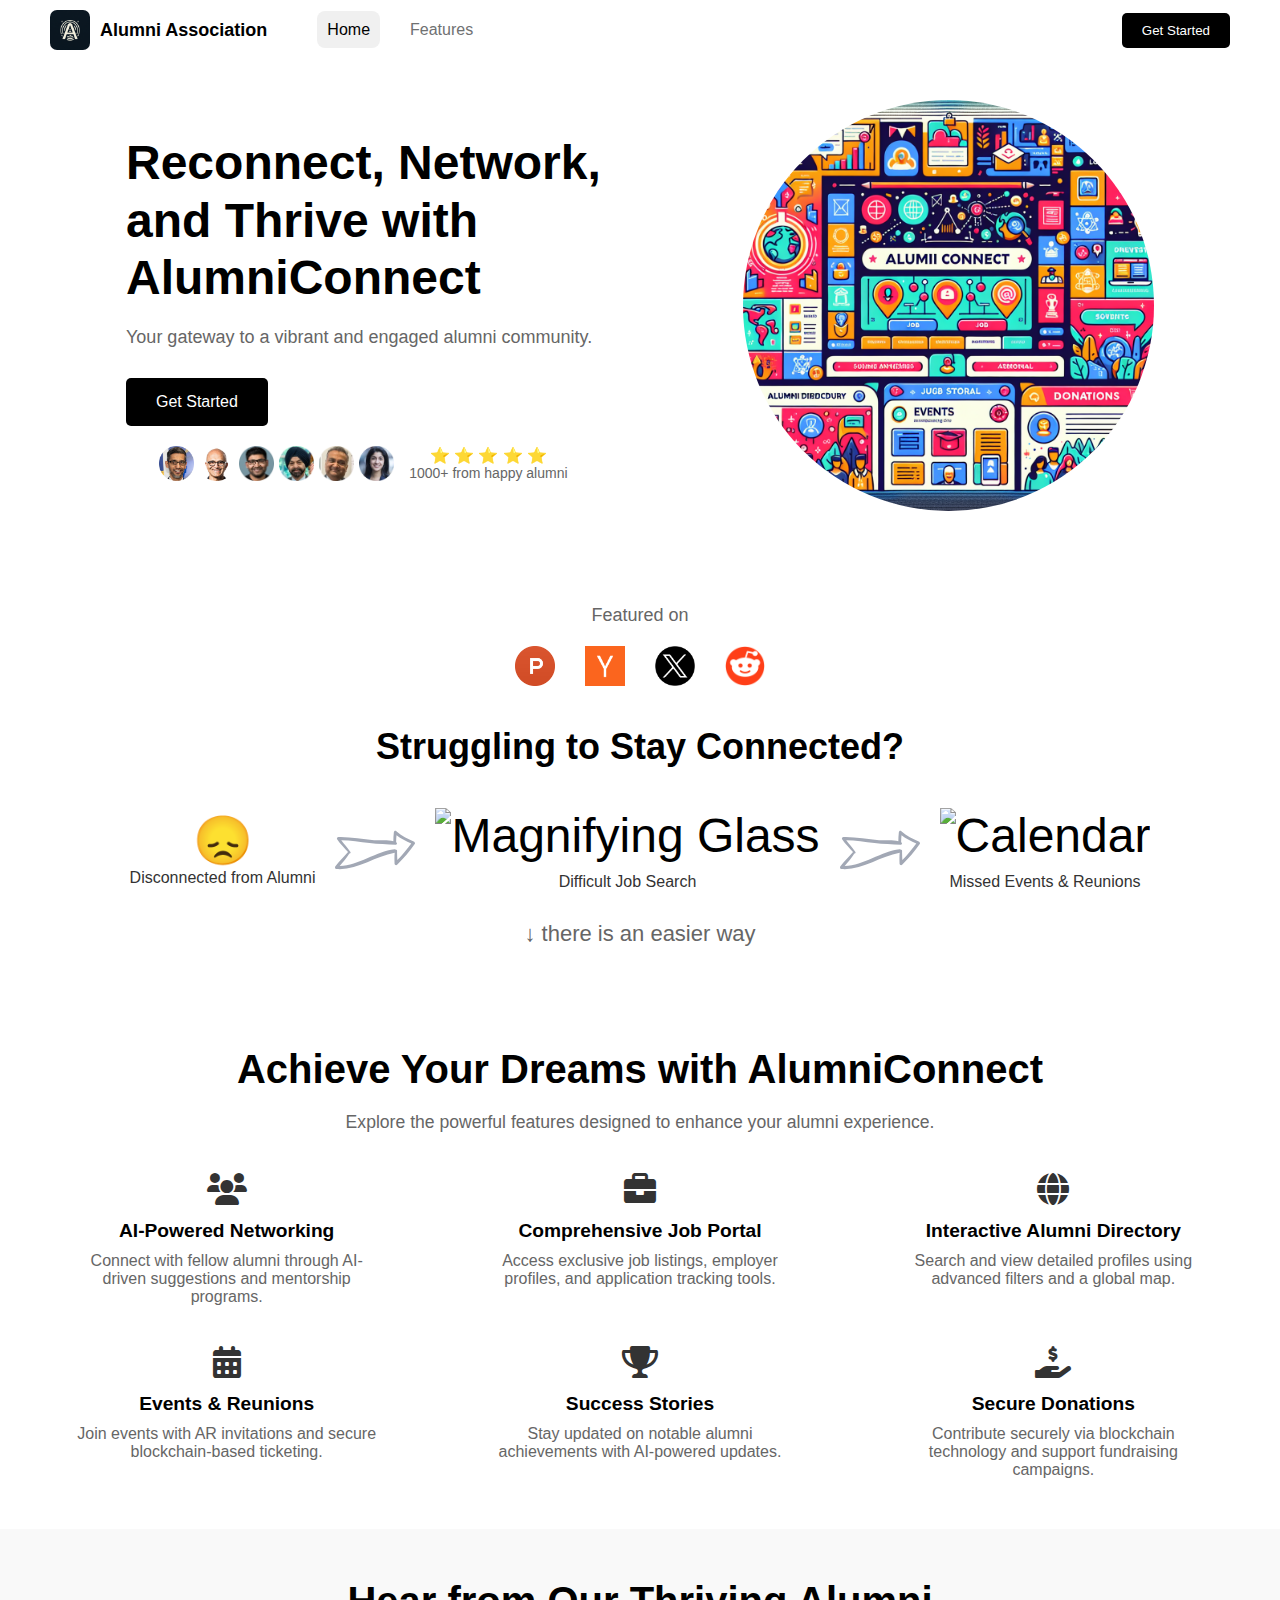
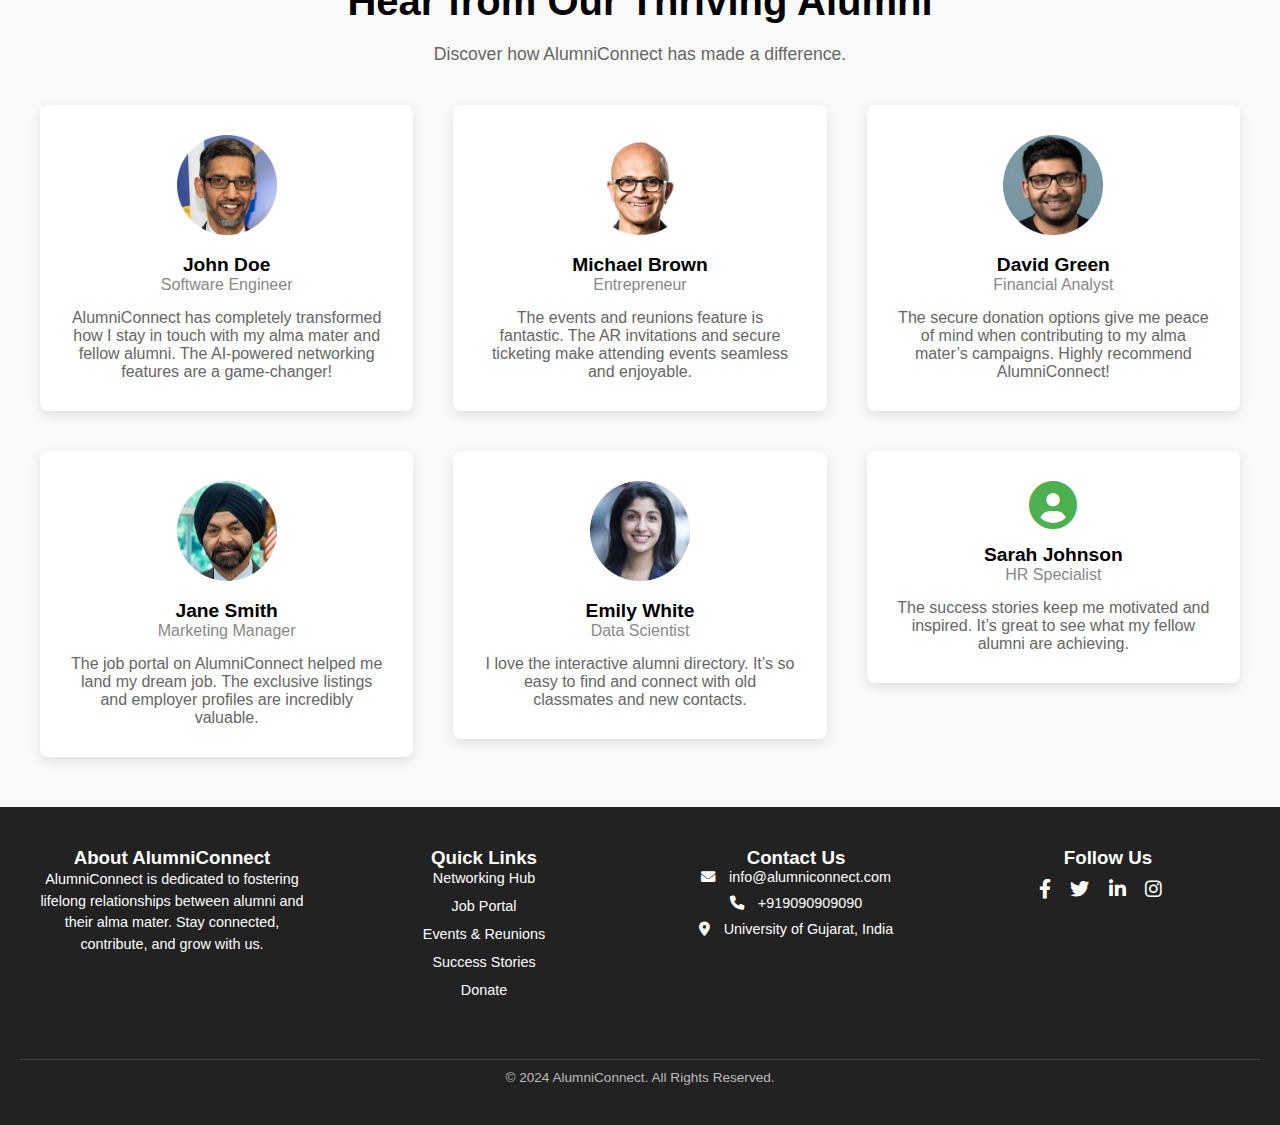
==== index.html @ eef31278 "updating navbar code" ====
<!DOCTYPE html>
<html lang="en">
<head>
    <meta charset="UTF-8">
    <meta name="viewport" content="width=device-width, initial-scale=1.0">
    <link rel="icon" href="/images/Alumni-Association-Logo.png">
    <link rel="stylesheet" href="style/style.css">
    <link rel="stylesheet" href="https://cdnjs.cloudflare.com/ajax/libs/font-awesome/6.0.0-beta3/css/all.min.css">
    <title>Alumni Connect is a Next-Gen Alumni Association Platform </title>
</head>
<body>
    
    <!-- Navbar -->
    <nav class="navbar">
        <div class="nav-container">
           <div class="left-side">
                <div class="logo">
                    <img src="/images/Alumni-Association-Logo.png" alt="logo">
                    <p>Alumni Association</p>
                </div>
                <ul>
                    <li><a href="#" class="active" id="home-link">Home</a></li>             
                    <li><a href="#" id="features-link">Features</a></li>
                </ul>
           </div>
            <div class="menu-toggle">&#9776;</div>
            <a href="#">
                <button class="start-btn">Get Started</button>
            </a>
        </div>
    </nav>

     <!-- Hero Section -->
     <section class="hero">
        <div class="hero-content">
            <h1>Reconnect, Network,<br>and Thrive with<br><span>AlumniConnect</span></h1>
            <p>Your gateway to a vibrant and engaged alumni community.</p>
            <button class="btn-get-started">Get Started</button>
            <div class="rating">
                <img src="images/sunder-pichai.jpg" alt="Rating">
                <img src="images/satya-nadella.jpg" alt="Rating">
                <img src="images/parag-agrawal.jpg" alt="Rating">
                <img src="images/ajay-banga.jpg" alt="Rating">
                <img src="images/nehal-mohan.jpg" alt="Rating">
                <img src="images/anjali-sud.jpg" alt="Rating">
                <div class="rating-star">
                    <span class="stars">⭐ ⭐ ⭐ ⭐ ⭐</span>
                    <span>1000+ from happy alumni</span>
                </div>
            </div>
        </div>
        <div class="hero-image">
            <img src="images/Hero-Section.png" alt="Alumni Connect">
        </div>
    </section>

     <!-- Struggling Section -->
     <section class="struggling">
        <p class="featured-on">Featured on</p>
        <div class="featured-icons">
            <img src="images/p.png" alt="Icon 1">
            <img src="images/Y.png" alt="Icon 2">
            <img src="images/X.png" alt="Icon 3">
            <img src="images/R.png" alt="Icon 4">
        </div>
        <h2>Struggling to Stay Connected?</h2>
        <div class="struggling-icons">
            <div class="struggle-item">
                <span class="emoji">😞</span>
                <p>Disconnected from Alumni</p>
            </div>
            <img src="images/rightArrow.80758eb3.svg" alt="arrow" class="arrow">
            <div class="struggle-item">
                <img src="path/to/magnifying-glass.png" alt="Magnifying Glass">
                <p>Difficult Job Search</p>
            </div>
            <img src="images/rightArrow.80758eb3.svg" alt="arrow" class="arrow">
            <div class="struggle-item">
                <img src="path/to/calendar-icon.png" alt="Calendar">
                <p>Missed Events & Reunions</p>
            </div>
        </div>
        <p class="easier-way">↓ there is an easier way</p>
    </section>

    <section class="features-section">
        <h1>Achieve Your Dreams with AlumniConnect</h1>
        <p class="section-description">Explore the powerful features designed to enhance your alumni experience.</p>
    
        <div class="features-grid">
          <div class="feature-item">
            <div class="icon">
              <i class="fas fa-users fa-2x"></i>
            </div>
            <div class="feature-content">
              <h3>AI-Powered Networking</h3>
              <p>Connect with fellow alumni through AI-driven suggestions and mentorship programs.</p>
            </div>
          </div>
    
          <div class="feature-item">
            <div class="icon">
              <i class="fas fa-briefcase fa-2x"></i>
            </div>
            <div class="feature-content">
              <h3>Comprehensive Job Portal</h3>
              <p>Access exclusive job listings, employer profiles, and application tracking tools.</p>
            </div>
          </div>
    
          <div class="feature-item">
            <div class="icon">
              <i class="fas fa-globe fa-2x"></i>
            </div>
            <div class="feature-content">
              <h3>Interactive Alumni Directory</h3>
              <p>Search and view detailed profiles using advanced filters and a global map.</p>
            </div>
          </div>
    
          <div class="feature-item">
            <div class="icon">
              <i class="fas fa-calendar-alt fa-2x"></i>
            </div>
            <div class="feature-content">
              <h3>Events & Reunions</h3>
              <p>Join events with AR invitations and secure blockchain-based ticketing.</p>
            </div>
          </div>
    
          <div class="feature-item">
            <div class="icon">
              <i class="fas fa-trophy fa-2x"></i>
            </div>
            <div class="feature-content">
              <h3>Success Stories</h3>
              <p>Stay updated on notable alumni achievements with AI-powered updates.</p>
            </div>
          </div>
    
          <div class="feature-item">
            <div class="icon">
              <i class="fas fa-hand-holding-usd fa-2x"></i>
            </div>
            <div class="feature-content">
              <h3>Secure Donations</h3>
              <p>Contribute securely via blockchain technology and support fundraising campaigns.</p>
            </div>
          </div>
        </div>
      </section>

        <!-- Testimonials Section -->
  <section class="testimonials-section">
    <h1>Hear from Our Thriving Alumni</h1>
    <p class="section-description">Discover how AlumniConnect has made a difference.</p>

    <div class="testimonials-grid">
      <div class="testimonial-item">
        <div class="icon">
          <!-- <i class="fas fa-user-circle fa-3x"></i> -->
           <img src="images/sunder-pichai.jpg" alt="#">
        </div>
        <div class="testimonial-content">
          <h3>John Doe</h3>
          <p class="title">Software Engineer</p>
          <p>AlumniConnect has completely transformed how I stay in touch with my alma mater and fellow alumni. The AI-powered networking features are a game-changer!</p>
        </div>
      </div>

      <div class="testimonial-item">
        <div class="icon">
          <!-- <i class="fas fa-user-circle fa-3x"></i> -->
           <img src="images/satya-nadella.jpg" alt="#">
        </div>
        <div class="testimonial-content">
          <h3>Michael Brown</h3>
          <p class="title">Entrepreneur</p>
          <p>The events and reunions feature is fantastic. The AR invitations and secure ticketing make attending events seamless and enjoyable.</p>
        </div>
      </div>

      <div class="testimonial-item">
        <div class="icon">
          <!-- <i class="fas fa-user-circle fa-3x"></i> -->
           <img src="images/parag-agrawal.jpg" alt="#">
        </div>
        <div class="testimonial-content">
          <h3>David Green</h3>
          <p class="title">Financial Analyst</p>
          <p>The secure donation options give me peace of mind when contributing to my alma mater’s campaigns. Highly recommend AlumniConnect!</p>
        </div>
      </div>

      <div class="testimonial-item">
        <div class="icon">
          <!-- <i class="fas fa-user-circle fa-3x"></i> -->
           <img src="images/ajay-banga.jpg" alt="">
        </div>
        <div class="testimonial-content">
          <h3>Jane Smith</h3>
          <p class="title">Marketing Manager</p>
          <p>The job portal on AlumniConnect helped me land my dream job. The exclusive listings and employer profiles are incredibly valuable.</p>
        </div>
      </div>

      <div class="testimonial-item">
        <div class="icon">
          <!-- <i class="fas fa-user-circle fa-3x"></i> -->
           <img src="images/anjali-sud.jpg" alt="#">
        </div>
        <div class="testimonial-content">
          <h3>Emily White</h3>
          <p class="title">Data Scientist</p>
          <p>I love the interactive alumni directory. It’s so easy to find and connect with old classmates and new contacts.</p>
        </div>
      </div>

      <div class="testimonial-item">
        <div class="icon">
          <i class="fas fa-user-circle fa-3x"></i>
        </div>
        <div class="testimonial-content">
          <h3>Sarah Johnson</h3>
          <p class="title">HR Specialist</p>
          <p>The success stories keep me motivated and inspired. It’s great to see what my fellow alumni are achieving.</p>
        </div>
      </div>
    </div>
  </section>

  <footer class="footer">
    <div class="footer-container">
      <!-- About Section -->
      <div class="footer-about">
        <h3>About AlumniConnect</h3>
        <p>AlumniConnect is dedicated to fostering lifelong relationships between alumni and their alma mater. Stay connected, contribute, and grow with us.</p>
      </div>
  
      <!-- Quick Links Section -->
      <div class="footer-links">
        <h3>Quick Links</h3>
        <ul>
          <li><a href="#networking">Networking Hub</a></li>
          <li><a href="#job-portal">Job Portal</a></li>
          <li><a href="#events">Events & Reunions</a></li>
          <li><a href="#success-stories">Success Stories</a></li>
          <li><a href="#donations">Donate</a></li>
        </ul>
      </div>
  
      <!-- Contact Section -->
      <div class="footer-contact">
        <h3>Contact Us</h3>
        <ul>
          <li><i class="fas fa-envelope"></i> info@alumniconnect.com</li>
          <li><i class="fas fa-phone"></i> +919090909090</li>
          <li><i class="fas fa-map-marker-alt"></i> University of Gujarat, India</li>
        </ul>
      </div>
  
      <!-- Social Media Section -->
      <div class="footer-social">
        <h3>Follow Us</h3>
        <div class="social-icons">
          <a href="#"><i class="fab fa-facebook-f"></i></a>
          <a href="#"><i class="fab fa-twitter"></i></a>
          <a href="#"><i class="fab fa-linkedin-in"></i></a>
          <a href="#"><i class="fab fa-instagram"></i></a>
        </div>
      </div>
    </div>
  
    <div class="footer-bottom">
      <p>&copy; 2024 AlumniConnect. All Rights Reserved.</p>
    </div>
  </footer>
  

    <script src="script/script.js"></script>
</body>
</html>
---- style/style.css ----
* {
    margin: 0;
    padding: 0;
    box-sizing: border-box;
}

body {
    font-family: Arial, Helvetica, sans-serif;
    padding-top: 60px; 
}

nav {
    position: fixed;
    top: 0;
    width: 100%;
    background-color: #fff;
    z-index: 1000;
}

.navbar .nav-container {
    display: flex;
    justify-content: space-between;
    align-items: center;
    padding: 10px;
    max-width: 1200px;
    margin: 0 auto;
}
.nav-container .left-side {
    display: flex;
    justify-content: space-between;
    align-items: center;
}

.logo {
    display: flex;
    align-items: center;
}

.logo img {
    height: 40px;
    width: 40px;
    border-radius: 7px;
}

.logo p {
    margin-left: 10px;
    font-size: 18px;
    font-weight: bold;
}

.navbar ul {
    margin-left: 50px;
    display: flex;
    list-style: none;
    gap: 20px;
}

.navbar ul li a {
    text-decoration: none;
    color: #6f7172;
    padding: 10px;
    transition: all 0.3s ease;
}

.navbar ul li a.active {
    background-color: #f0f0f0;
    /* border: 2px solid #6f7172; */
    border-radius: 8px;
    color: #000;
}

.navbar ul li a:hover {
    background-color: #f0f0f0;
    /* border: 2px solid #6f7172; */
    border-radius: 8px;
    color: #000;
}

.start-btn {
    padding: 10px 20px;
    background-color: #000;
    color: #fff;
    border: none;
    border-radius: 5px;
    cursor: pointer;
    transition: all 0.3s ease;
}

.start-btn:hover {
    background-color: #333;
}

.menu-toggle {
    display: none;
    font-size: 30px;
    cursor: pointer;
    margin-left: auto;
}

@media (max-width: 768px) {
    .navbar ul,
    .start-btn {
        display: none;
        flex-direction: column;
        width: 100%;
        background-color: #fff;
        position: absolute;
        top: 60px;
        left: 0;
        padding: 10px 0;
    }

    .navbar ul.active {
        display: flex;
        background-color: #d6cfcf;
    }
    .start-btn.active {
        display: flex;
    }

    .navbar ul li {
        text-align: center;
        width: 100%;
        padding: 10px;
    }

    .menu-toggle {
        display: block;
    }

    .nav-container {
        justify-content: space-between;
    }

    .start-btn {
        margin: 10px auto;
    }
}


/* Hero Section */
.hero {
    display: flex;
    justify-content: space-between;
    align-items: center;
    flex-wrap: wrap;
    padding: 30px;
    width: 85%;
    margin: 10px auto;
}

.hero-content {
    max-width: 50%;
}

.hero h1 {
    font-size: 48px;
    font-weight: bold;
    line-height: 1.2;
    margin-bottom: 20px;
}

.hero h1 span {
    color: #000;
}

.hero p {
    font-size: 18px;
    margin-bottom: 30px;
    color: #666;
}

.btn-get-started {
    background-color: #000;
    color: #fff;
    padding: 15px 30px;
    border: none;
    cursor: pointer;
    font-size: 16px;
    border-radius: 5px;
    margin-bottom: 20px;
}

.btn-get-started:hover {
    background-color: #333;
}

.rating {
    display: flex;
    justify-content: center;
    flex-wrap: wrap;
    align-items: center;
}

.rating img {
    width: 35px;
    height: 35px;
    margin-right: 5px;
}

.rating-star {
    display: flex;
    justify-content: center;
    align-items: center;
    flex-wrap: wrap;
    flex-direction: column;
}
.rating span {
    margin-left: 10px;
    font-size: 14px;
    color: #666;
}
.rating .stars {
    font-size: 16px;
    /* color: #f7dc48; */
}
.hero-image {
    max-width: 40%;
}

.hero-image img {
    width: 100%;
    border-radius: 50%;
}

@media (max-width:1100px) {
    .hero {
        width: 100%;
    }
}


/* Struggling Section */
.struggling {
    text-align: center;
    padding: 50px;
    background-color: #fff;
}

.featured-on {
    font-size: 18px;
    color: #666;
    margin-bottom: 20px;
}

.featured-icons {
    display: flex;
    justify-content: center;
    margin-bottom: 40px;
}

.featured-icons img {
    margin: 0 15px;
    width: 40px;
    height: 40px;
}

.struggling h2 {
    font-size: 36px;
    font-weight: bold;
    margin-bottom: 40px;
}

.struggling-icons {
    display: flex;
    justify-content: center;
    align-items: center;
    margin-bottom: 30px;
    flex-wrap: wrap;
}
.struggling-icons .arrow {
    height: 80px;
    width: 80px;
}
@media (max-width:420px) {
    .struggling-icons .arrow {
        transform: rotate(90deg);
    }
}
.struggle-item {
    margin: 0 20px;
    text-align: center;
}

.struggle-item img,
.struggle-item .emoji {
    font-size: 48px;
    margin-bottom: 10px;
}

.struggle-item p {
    font-size: 16px;
    color: #333;
}

.easier-way {
    font-size: 22px;
    color: #666;
    margin-top: 30px;
}


/* How AlumniConnect Works Section */
.how-it-works {
    text-align: center;
    padding: 50px;
    background-color: #fff;
}

.how-it-works h2 {
    font-size: 44px;
    font-weight: bold;
    margin-bottom: 40px;
}

.steps {
    display: flex;
    flex-direction: column;
    align-items: flex-start;
    max-width: 600px;
    margin: 0 auto;
}

.step {
    display: flex;
    align-items: center;
    width: 95%;
    margin: 10px auto;
}

.step-number {
    width: 50px;
    height: 50px;
    background-color: #f0f0f0;
    border-radius: 50%;
    display: flex;
    align-items: center;
    justify-content: center;
    font-size: 24px;
    font-weight: bold;
    color: #333;
    margin-right: 20px;
}

.step-content {
    text-align: left;
}

.step-content h3 {
    font-size: 18px;
    font-weight: bold;
    margin-bottom: 5px;
}

.step-content p {
    font-size: 14px;
    color: #666;
}

/* Features Sections */
.features-section {
    text-align: center;
    padding: 50px 20px;
    background-color: #fff;
  }
  
  .features-section h1 {
    font-size: 2.5rem;
    font-weight: bold;
    color: #000;
    margin-bottom: 20px;
  }
  
  .section-description {
    font-size: 1.1rem;
    color: #666;
    margin-bottom: 40px;
  }
  
  .features-grid {
    display: grid;
    grid-template-columns: repeat(3, 1fr);
    gap: 40px;
    justify-items: center;
    align-items: start;
    margin: 0 auto;
    max-width: 1200px;
  }
  
  .feature-item {
    display: flex;
    flex-direction: column;
    align-items: center;
    text-align: center;
    max-width: 300px;
  }
  
  .feature-item .icon {
    margin-bottom: 15px;
  }
  
  .feature-item .icon i {
    color: #333;
  }
  
  .feature-content h3 {
    font-size: 1.2rem;
    font-weight: bold;
    color: #000;
  }
  
  .feature-content p {
    font-size: 1rem;
    color: #666;
    margin-top: 10px;
  }
  
 
  @media (max-width: 1024px) {
    .features-grid {
      grid-template-columns: repeat(2, 1fr);
    }
  }
  
  @media (max-width: 768px) {
    .features-grid {
      grid-template-columns: 1fr;
    }
  
    .features-section h1, .section-description {
      font-size: 1.5rem;
    }
  }

  .testimonials-section {
    text-align: center;
    padding: 50px 20px;
    background-color: #f9f9f9;
  }
  
  .testimonials-section h1 {
    font-size: 2.5rem;
    font-weight: bold;
    color: #000;
    margin-bottom: 20px;
  }
  
  .section-description {
    font-size: 1.1rem;
    color: #666;
    margin-bottom: 40px;
  }
  
  .testimonials-grid {
    display: grid;
    grid-template-columns: repeat(3, 1fr);
    gap: 40px;
    justify-items: center;
    align-items: start;
    margin: 0 auto;
    max-width: 1200px;
  }
  
  .testimonial-item {
    background-color: #fff;
    padding: 30px;
    border-radius: 8px;
    box-shadow: 0 4px 12px rgba(0, 0, 0, 0.1);
    transition: box-shadow 0.3s ease;
  }
  
  .testimonial-item:hover {
    box-shadow: 0 6px 18px rgba(0, 0, 0, 0.15);
  }
  
  .testimonial-item .icon {
    margin-bottom: 15px;
  }
  .testimonial-item .icon img {
    height: 100px;
    width: 100px;
  }
  
  .testimonial-item .icon i {
    color: #4CAF50;
  }
  
  .testimonial-content h3 {
    font-size: 1.2rem;
    font-weight: bold;
    color: #000;
  }
  
  .testimonial-content .title {
    font-size: 1rem;
    font-weight: normal;
    color: #888;
    margin-bottom: 15px;
  }
  
  .testimonial-content p {
    font-size: 1rem;
    color: #666;
  }
  
  @media (max-width: 1024px) {
    .testimonials-grid {
      grid-template-columns: repeat(2, 1fr);
    }
  }
  
  @media (max-width: 768px) {
    .testimonials-grid {
      grid-template-columns: 1fr;
    }
  
    .testimonials-section h1, .section-description {
      font-size: 1.5rem;
    }
  }

  .footer {
    background-color: #222;
    color: #fff;
    padding: 40px 20px;
    text-align: center;
  }
  
  .footer-container {
    display: flex;
    flex-wrap: wrap;
    justify-content: space-between;
    align-items: flex-start;
    max-width: 1200px;
    margin: 0 auto;
  }
  
  .footer-about, .footer-links, .footer-contact, .footer-social {
    flex-basis: 22%;
    margin-bottom: 30px;
  }
  
  .footer-about p {
    font-size: 0.9rem;
    line-height: 1.5;
  }
  
  .footer-links ul, .footer-contact ul {
    list-style: none;
    padding: 0;
  }
  
  .footer-links ul li, .footer-contact ul li {
    margin-bottom: 10px;
  }
  
  .footer-links ul li a {
    color: #fff;
    text-decoration: none;
    font-size: 0.9rem;
  }
  
  .footer-links ul li a:hover {
    text-decoration: underline;
  }
  
  .footer-contact ul li {
    font-size: 0.9rem;
  }
  
  .footer-contact ul li i {
    margin-right: 10px;
  }
  
  .footer-social .social-icons {
    margin-top: 10px;
  }
  
  .footer-social .social-icons a {
    color: #fff;
    margin-right: 15px;
    font-size: 1.2rem;
    transition: color 0.3s;
  }
  
  .footer-social .social-icons a:hover {
    color: #4CAF50;
  }
  
  .footer-bottom {
    margin-top: 20px;
    border-top: 1px solid #444;
    padding-top: 10px;
  }
  
  .footer-bottom p {
    font-size: 0.85rem;
    color: #bbb;
  }
  
  @media (max-width: 1024px) {
    .footer-container {
      flex-direction: column;
      align-items: center;
    }
  
    .footer-about, .footer-links, .footer-contact, .footer-social {
      flex-basis: 100%;
      margin-bottom: 20px;
      text-align: center;
    }
  }
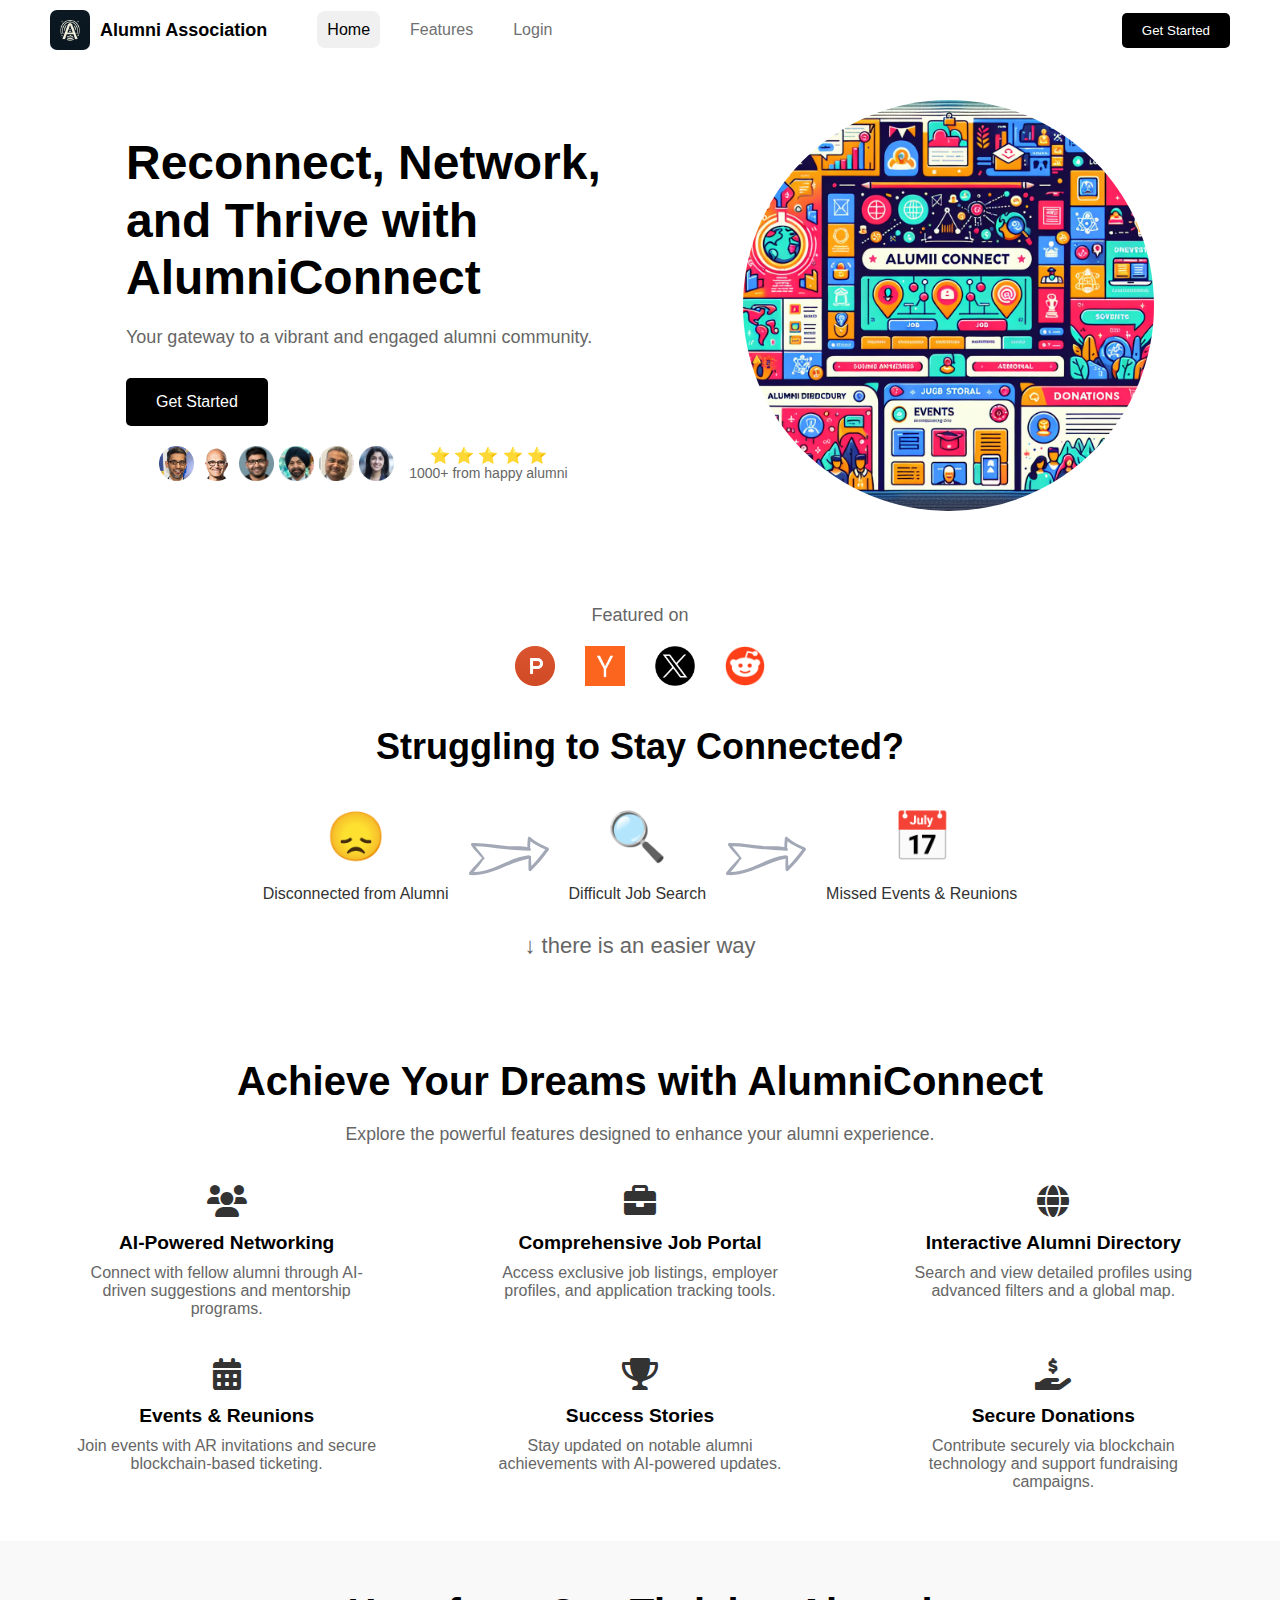
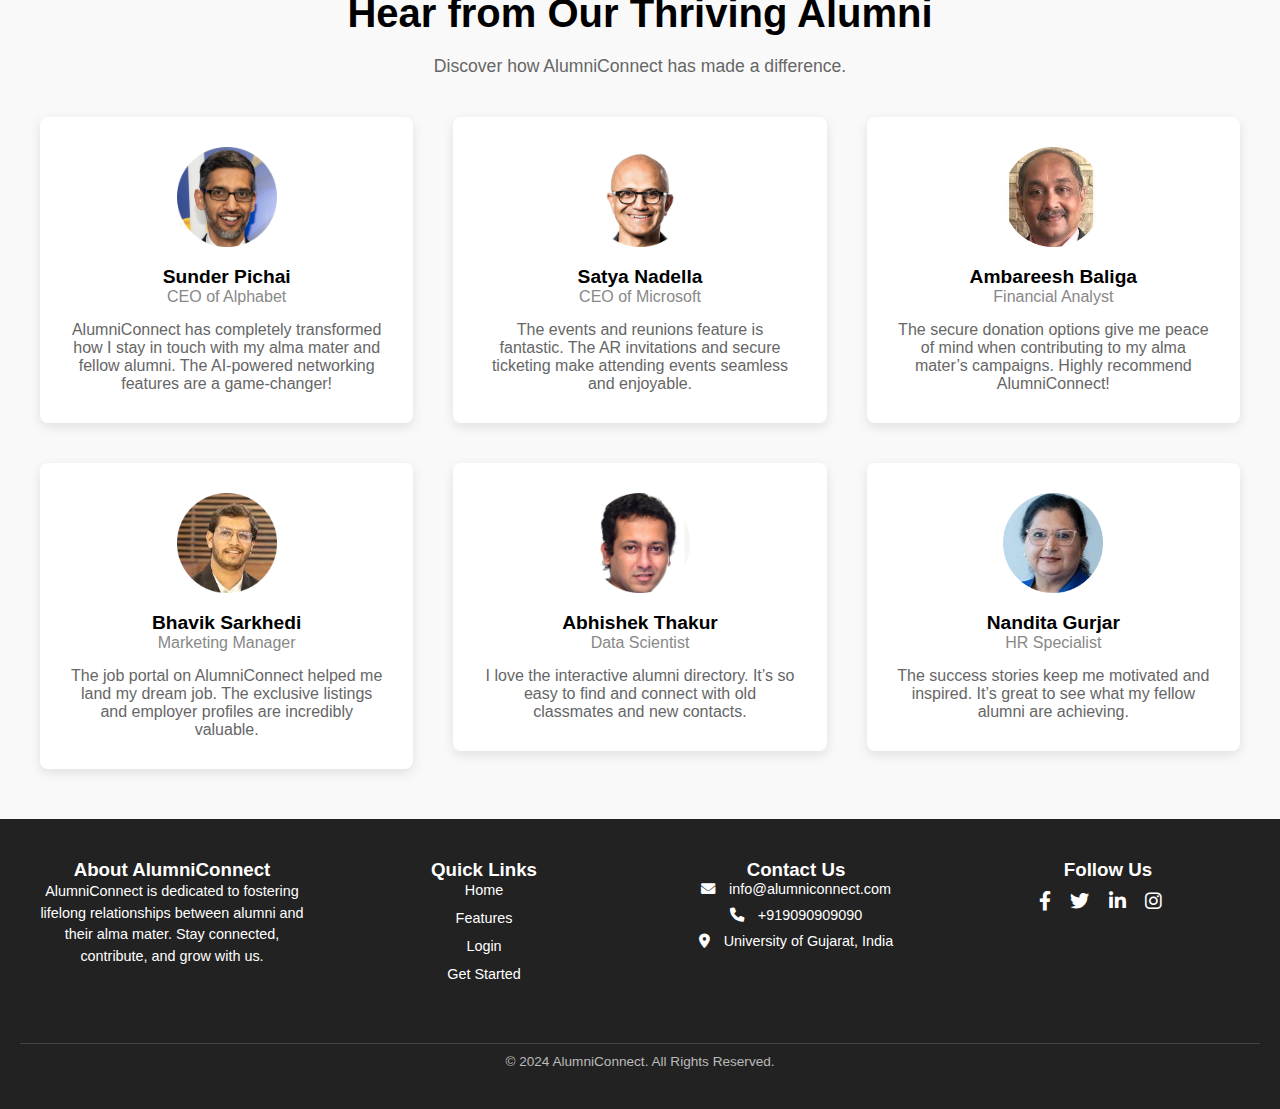
==== commit 2c7724fb: "updating home sections" ====
--- a/index.html
+++ b/index.html
@@ -20,7 +20,9 @@
                 </div>
                 <ul>
                     <li><a href="#" class="active" id="home-link">Home</a></li>             
-                    <li><a href="#" id="features-link">Features</a></li>
+                    <li><a href="#features">Features</a></li>
+                    <!-- <li><a href="#about">About</a></li> -->
+                    <li><a href="#">Login</a></li>
                 </ul>
            </div>
             <div class="menu-toggle">&#9776;</div>
@@ -71,19 +73,21 @@
             </div>
             <img src="images/rightArrow.80758eb3.svg" alt="arrow" class="arrow">
             <div class="struggle-item">
-                <img src="path/to/magnifying-glass.png" alt="Magnifying Glass">
+                <!-- <img src="path/to/magnifying-glass.png" alt="Magnifying Glass"> -->
+                 <span class="emoji">🔍</span>
                 <p>Difficult Job Search</p>
             </div>
             <img src="images/rightArrow.80758eb3.svg" alt="arrow" class="arrow">
             <div class="struggle-item">
-                <img src="path/to/calendar-icon.png" alt="Calendar">
+                <!-- <img src="path/to/calendar-icon.png" alt="Calendar"> -->
+                 <span class="emoji">📅</span>
                 <p>Missed Events & Reunions</p>
             </div>
         </div>
         <p class="easier-way">↓ there is an easier way</p>
     </section>
 
-    <section class="features-section">
+    <section class="features-section" id="features">
         <h1>Achieve Your Dreams with AlumniConnect</h1>
         <p class="section-description">Explore the powerful features designed to enhance your alumni experience.</p>
     
@@ -162,8 +166,8 @@
            <img src="images/sunder-pichai.jpg" alt="#">
         </div>
         <div class="testimonial-content">
-          <h3>John Doe</h3>
-          <p class="title">Software Engineer</p>
+          <h3>Sunder Pichai</h3>
+          <p class="title">CEO of Alphabet</p>
           <p>AlumniConnect has completely transformed how I stay in touch with my alma mater and fellow alumni. The AI-powered networking features are a game-changer!</p>
         </div>
       </div>
@@ -174,8 +178,8 @@
            <img src="images/satya-nadella.jpg" alt="#">
         </div>
         <div class="testimonial-content">
-          <h3>Michael Brown</h3>
-          <p class="title">Entrepreneur</p>
+          <h3>Satya Nadella</h3>
+          <p class="title">CEO of Microsoft</p>
           <p>The events and reunions feature is fantastic. The AR invitations and secure ticketing make attending events seamless and enjoyable.</p>
         </div>
       </div>
@@ -183,10 +187,10 @@
       <div class="testimonial-item">
         <div class="icon">
           <!-- <i class="fas fa-user-circle fa-3x"></i> -->
-           <img src="images/parag-agrawal.jpg" alt="#">
-        </div>
-        <div class="testimonial-content">
-          <h3>David Green</h3>
+           <img src="images/Ambareesh-baliga-business.jpg" alt="#">
+        </div>
+        <div class="testimonial-content">
+          <h3>Ambareesh Baliga</h3>
           <p class="title">Financial Analyst</p>
           <p>The secure donation options give me peace of mind when contributing to my alma mater’s campaigns. Highly recommend AlumniConnect!</p>
         </div>
@@ -195,10 +199,10 @@
       <div class="testimonial-item">
         <div class="icon">
           <!-- <i class="fas fa-user-circle fa-3x"></i> -->
-           <img src="images/ajay-banga.jpg" alt="">
-        </div>
-        <div class="testimonial-content">
-          <h3>Jane Smith</h3>
+           <img src="images/Bhavik-sarkhedi-marketing.jpg" alt="">
+        </div>
+        <div class="testimonial-content">
+          <h3>Bhavik Sarkhedi</h3>
           <p class="title">Marketing Manager</p>
           <p>The job portal on AlumniConnect helped me land my dream job. The exclusive listings and employer profiles are incredibly valuable.</p>
         </div>
@@ -207,10 +211,10 @@
       <div class="testimonial-item">
         <div class="icon">
           <!-- <i class="fas fa-user-circle fa-3x"></i> -->
-           <img src="images/anjali-sud.jpg" alt="#">
-        </div>
-        <div class="testimonial-content">
-          <h3>Emily White</h3>
+           <img src="images/Abhishek-Thakur-Data.jpg" alt="#">
+        </div>
+        <div class="testimonial-content">
+          <h3>Abhishek Thakur</h3>
           <p class="title">Data Scientist</p>
           <p>I love the interactive alumni directory. It’s so easy to find and connect with old classmates and new contacts.</p>
         </div>
@@ -218,10 +222,11 @@
 
       <div class="testimonial-item">
         <div class="icon">
-          <i class="fas fa-user-circle fa-3x"></i>
-        </div>
-        <div class="testimonial-content">
-          <h3>Sarah Johnson</h3>
+          <!-- <i class="fas fa-user-circle fa-3x"></i> -->
+           <img src="images/Nandita Gurjar-HR.jpg" alt="">
+        </div>
+        <div class="testimonial-content">
+          <h3>Nandita Gurjar</h3>
           <p class="title">HR Specialist</p>
           <p>The success stories keep me motivated and inspired. It’s great to see what my fellow alumni are achieving.</p>
         </div>
@@ -229,7 +234,7 @@
     </div>
   </section>
 
-  <footer class="footer">
+  <footer class="footer" id="about">
     <div class="footer-container">
       <!-- About Section -->
       <div class="footer-about">
@@ -241,11 +246,10 @@
       <div class="footer-links">
         <h3>Quick Links</h3>
         <ul>
-          <li><a href="#networking">Networking Hub</a></li>
-          <li><a href="#job-portal">Job Portal</a></li>
-          <li><a href="#events">Events & Reunions</a></li>
-          <li><a href="#success-stories">Success Stories</a></li>
-          <li><a href="#donations">Donate</a></li>
+          <li><a href="#home-link">Home</a></li>
+          <li><a href="#features">Features</a></li>
+          <li><a href="#">Login</a></li>
+          <li><a href="#">Get Started</a></li>
         </ul>
       </div>
   
--- a/style/style.css
+++ b/style/style.css
@@ -289,6 +289,7 @@
 }
 
 .struggle-item p {
+    margin-top: 20px;
     font-size: 16px;
     color: #333;
 }
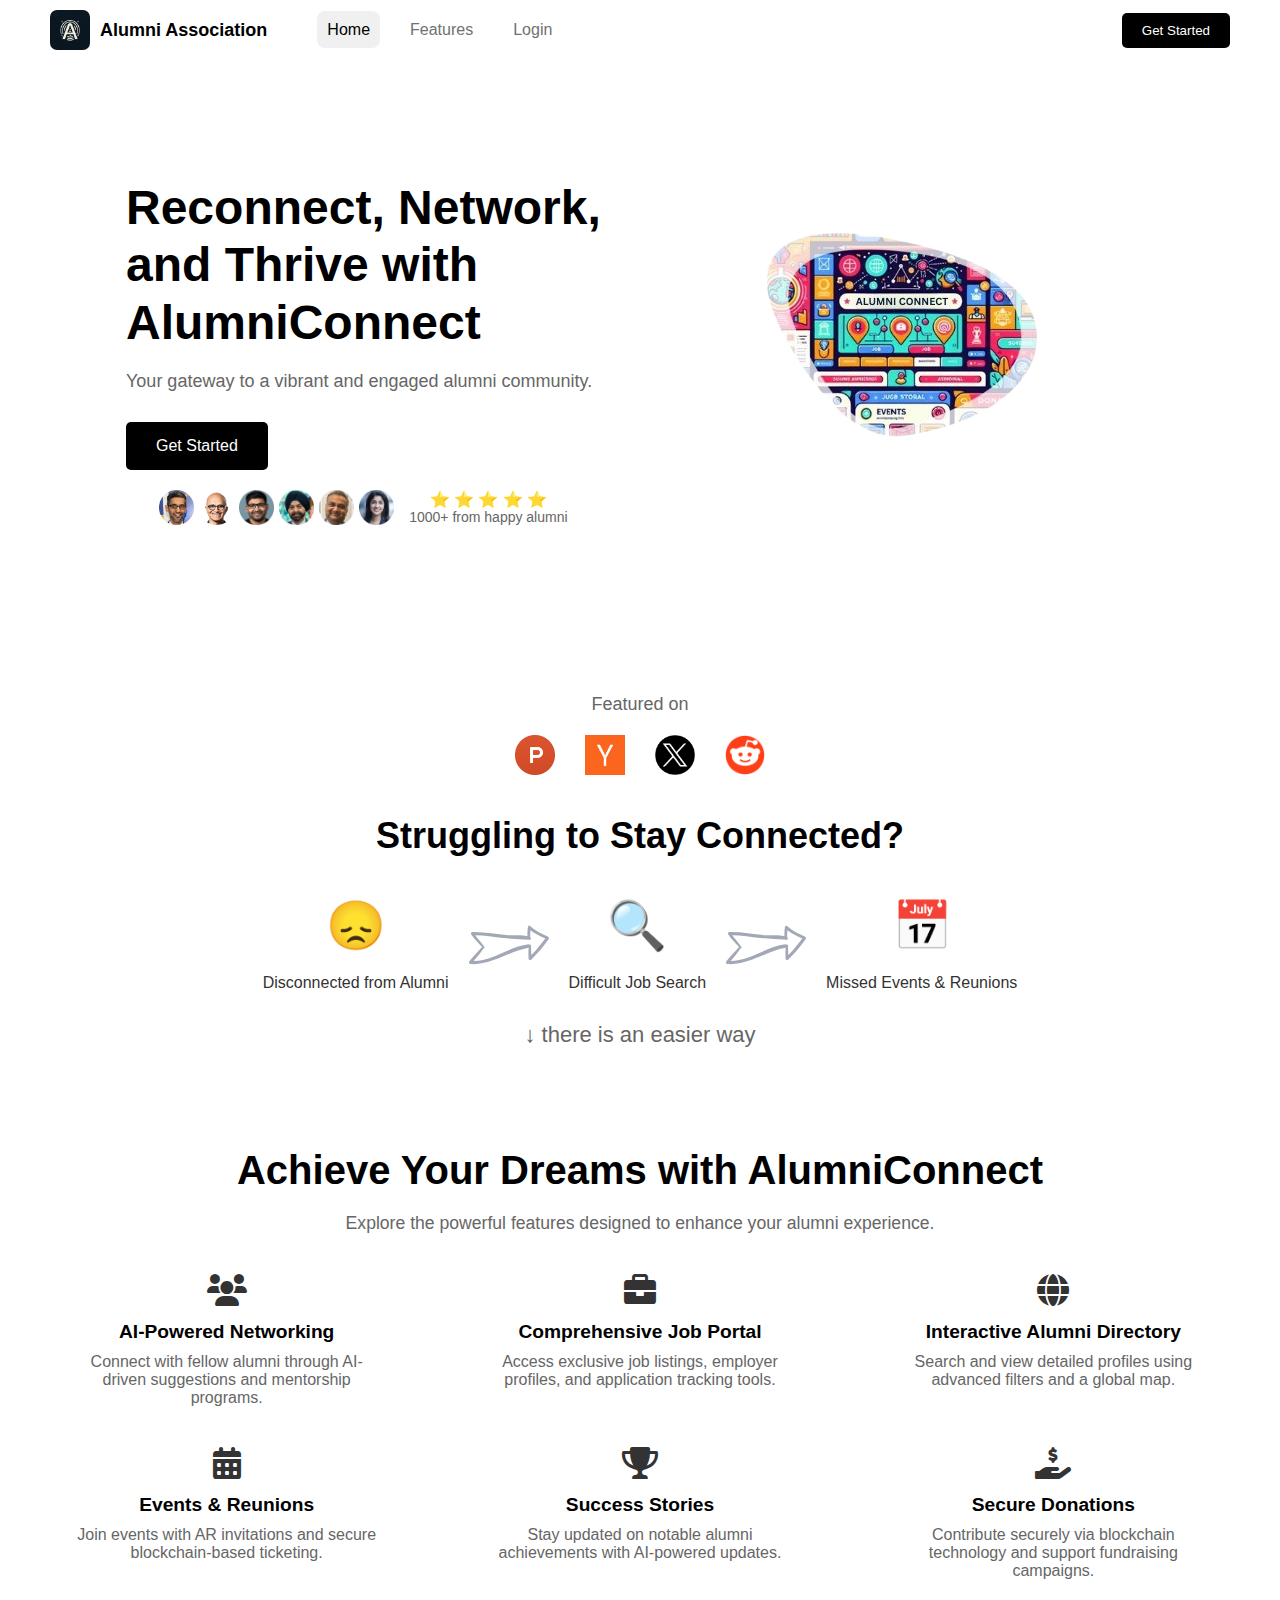
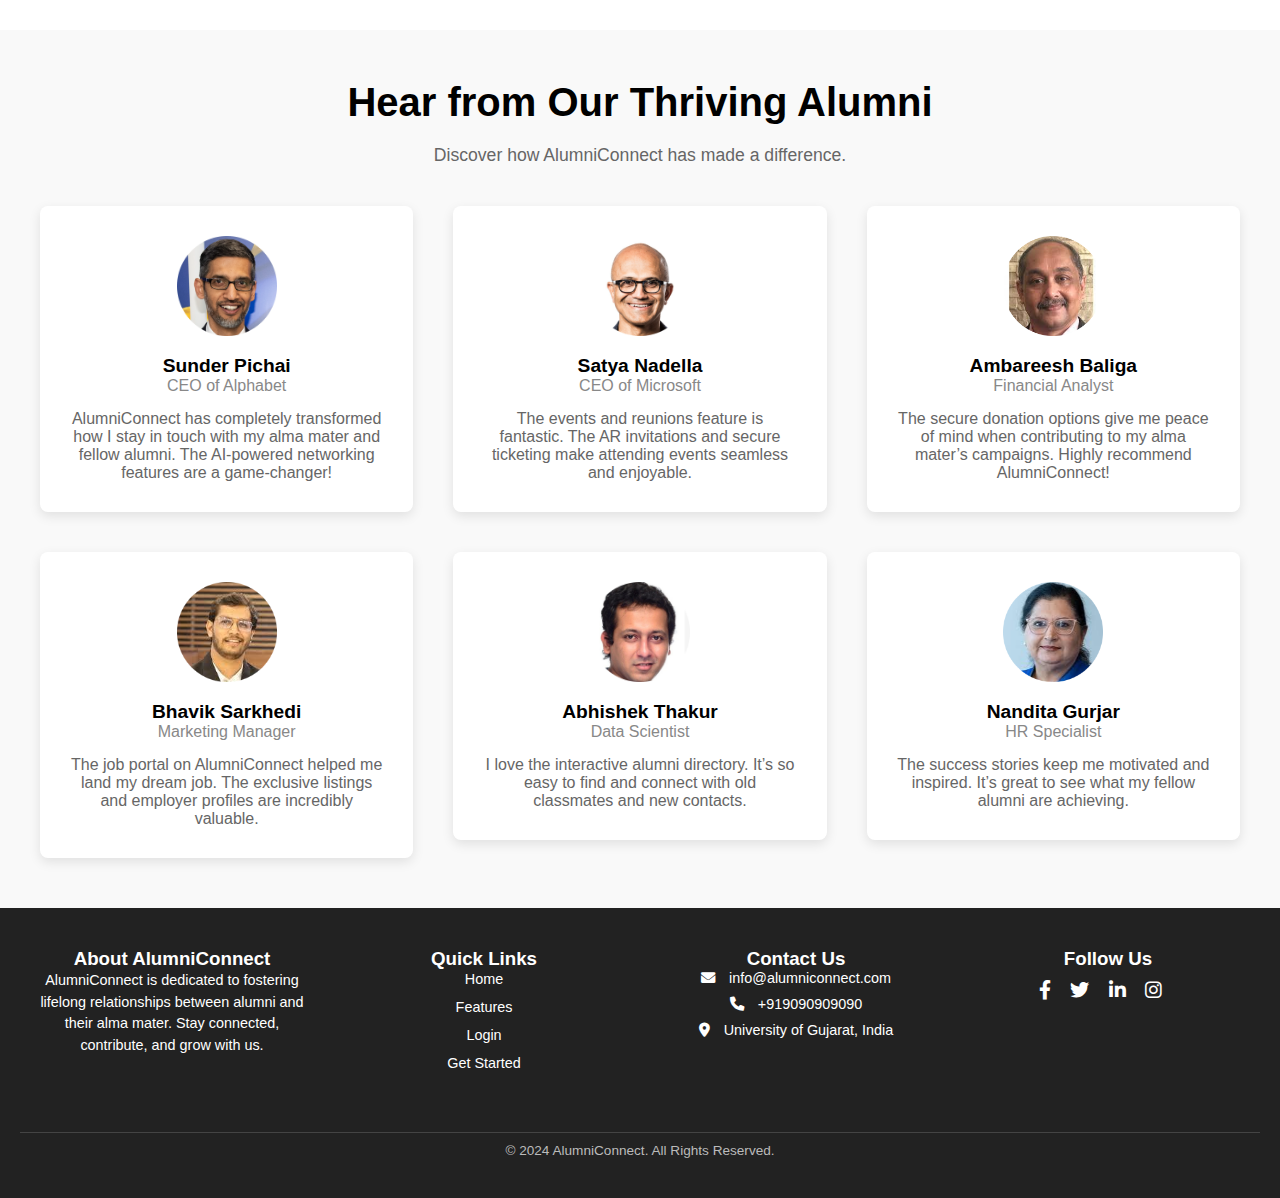
==== commit 3e30207f: "updating home page" ====
--- a/index.html
+++ b/index.html
@@ -22,22 +22,48 @@
                     <li><a href="#" class="active" id="home-link">Home</a></li>             
                     <li><a href="#features">Features</a></li>
                     <!-- <li><a href="#about">About</a></li> -->
-                    <li><a href="#">Login</a></li>
+                    <li><a href="#" id="login-button">Login</a></li>
                 </ul>
            </div>
             <div class="menu-toggle">&#9776;</div>
-            <a href="#">
+            <a href="pages/register.html">
                 <button class="start-btn">Get Started</button>
             </a>
         </div>
     </nav>
+
+
+   <!-- Login form -->
+    <div id="login-popup" class="popup">
+        <div class="popup-content">
+            <span class="close" onclick="closePopup()">&times;</span>
+            <img src="images/Alumni-Association-Logo.png" alt="logo" class="logo">
+            <h2>Alumni Association</h2>
+            <p>Welcome!</p>
+            <form>
+                <label for="email">Email:</label>
+                <input type="email" id="email" name="email" required>
+
+                <label for="password">Password:</label>
+                <input type="password" id="password" name="password" required>
+                
+                <a href="#" class="link" style="float: right; text-decoration: underline;">Forgot password?</a>
+                <button type="submit">Sign in</button>
+            </form>
+            <p>No account? <strong><a href="#" class="link">Sign up</a></strong></p>
+        </div>
+    </div>
+
+
 
      <!-- Hero Section -->
      <section class="hero">
         <div class="hero-content">
             <h1>Reconnect, Network,<br>and Thrive with<br><span>AlumniConnect</span></h1>
             <p>Your gateway to a vibrant and engaged alumni community.</p>
-            <button class="btn-get-started">Get Started</button>
+            <a href="pages/register.html">
+                <button class="btn-get-started">Get Started</button>
+            </a>
             <div class="rating">
                 <img src="images/sunder-pichai.jpg" alt="Rating">
                 <img src="images/satya-nadella.jpg" alt="Rating">
@@ -52,7 +78,7 @@
             </div>
         </div>
         <div class="hero-image">
-            <img src="images/Hero-Section.png" alt="Alumni Connect">
+            <img src="images/hero-img.png" alt="Alumni Connect">
         </div>
     </section>
 
--- a/style/style.css
+++ b/style/style.css
@@ -215,18 +215,26 @@
     /* color: #f7dc48; */
 }
 .hero-image {
-    max-width: 40%;
+    max-width: 50%;
 }
 
 .hero-image img {
-    width: 100%;
-    border-radius: 50%;
+    /* height: 800px;
+    width: 800px; */
 }
 
 @media (max-width:1100px) {
     .hero {
         width: 100%;
     }
+    .hero-content {
+      /* z-index: 999; */
+    }
+}
+@media (max-width:400px) {
+  .hero-image img {
+      display: none;
+  }
 }
 
 
@@ -611,4 +619,154 @@
       text-align: center;
     }
   }
-  +  
+
+/* Login popup styling */
+.popup {
+    display: none;
+    position: fixed;
+    left: 0;
+    top: 0;
+    width: 100%;
+    height: 100%;
+    background-color: rgba(0, 0, 0, 0.5);
+    z-index: 9999;
+    overflow: auto;
+}
+
+.popup-content {
+    background-color: #fefefe;
+    margin: 10% auto;
+    padding: 20px;
+    border: 1px solid #888;
+    width: 90%;
+    max-width: 400px;
+    position: relative;
+    border-radius: 8px;
+    text-align: center;
+}
+
+.popup-content .logo {
+    display: block;
+    margin: 0 auto 20px;
+    width: 80px;
+    height: auto;
+    border-radius: 8px;
+}
+
+.popup-content .close {
+    position: absolute;
+    right: 15px;
+    top: 15px;
+    font-size: 20px;
+    cursor: pointer;
+    color: #aaa;
+}
+
+.close:hover,
+.close:focus {
+    color: black;
+    text-decoration: none;
+    cursor: pointer;
+}
+
+/* Form styles */
+.popup-content form {
+    padding: 0;
+    text-align: left;
+}
+
+.popup-content label {
+    display: block;
+    margin-bottom: 5px;
+    font-weight: bold;
+}
+
+.popup-content input {
+    width: 100%;
+    padding: 12px 20px;
+    margin: 8px 0;
+    box-sizing: border-box;
+    border: 1px solid #ccc;
+    border-radius: 4px;
+}
+
+.popup-content button {
+    background-color: #000;
+    color: white;
+    padding: 12px 20px;
+    margin: 8px 0;
+    border: none;
+    border-radius: 4px;
+    cursor: pointer;
+    width: 100%;
+}
+
+.popup-content button:hover {
+    background-color: #333;
+}
+
+/* Link styles */
+.link {
+    color: black;
+    text-decoration: none;
+}
+
+.link:hover {
+    text-decoration: underline;
+}
+
+
+/* Registration page style  */
+.registration-container {
+    background-color: white;
+    padding: 20px;
+    border-radius: 8px;
+    box-shadow: 0 0 10px rgba(0, 0, 0, 0.1);
+    width: 350px;
+    margin: 10px auto;
+}
+.registration-container h2 {
+    text-align: center;
+    margin-bottom: 20px;
+    color: #333;
+}
+.registration-container .form-group {
+    margin-bottom: 15px;
+}
+.registration-container .form-group label {
+    display: block;
+    margin-bottom: 5px;
+    color: #333;
+}
+.registration-container .form-group input {
+    width: 100%;
+    padding: 10px;
+    border: 1px solid #ccc;
+    border-radius: 4px;
+    box-sizing: border-box;
+}
+.registration-container .form-group input[type="submit"] {
+    background-color: #000;
+    color: white;
+    border: none;
+    cursor: pointer;
+}
+.registration-container .form-group input[type="submit"]:hover {
+    background-color: #333;
+}
+.registration-container .login-link {
+    text-align: center;
+    margin-top: 15px;
+}
+.registration-container .login-link a {
+    color: #333;
+    text-decoration: none;
+}
+.registration-container img {
+    display: block;
+    margin: 0 auto 20px;
+    width: 80px;
+    height: auto;
+    border-radius: 8px;
+}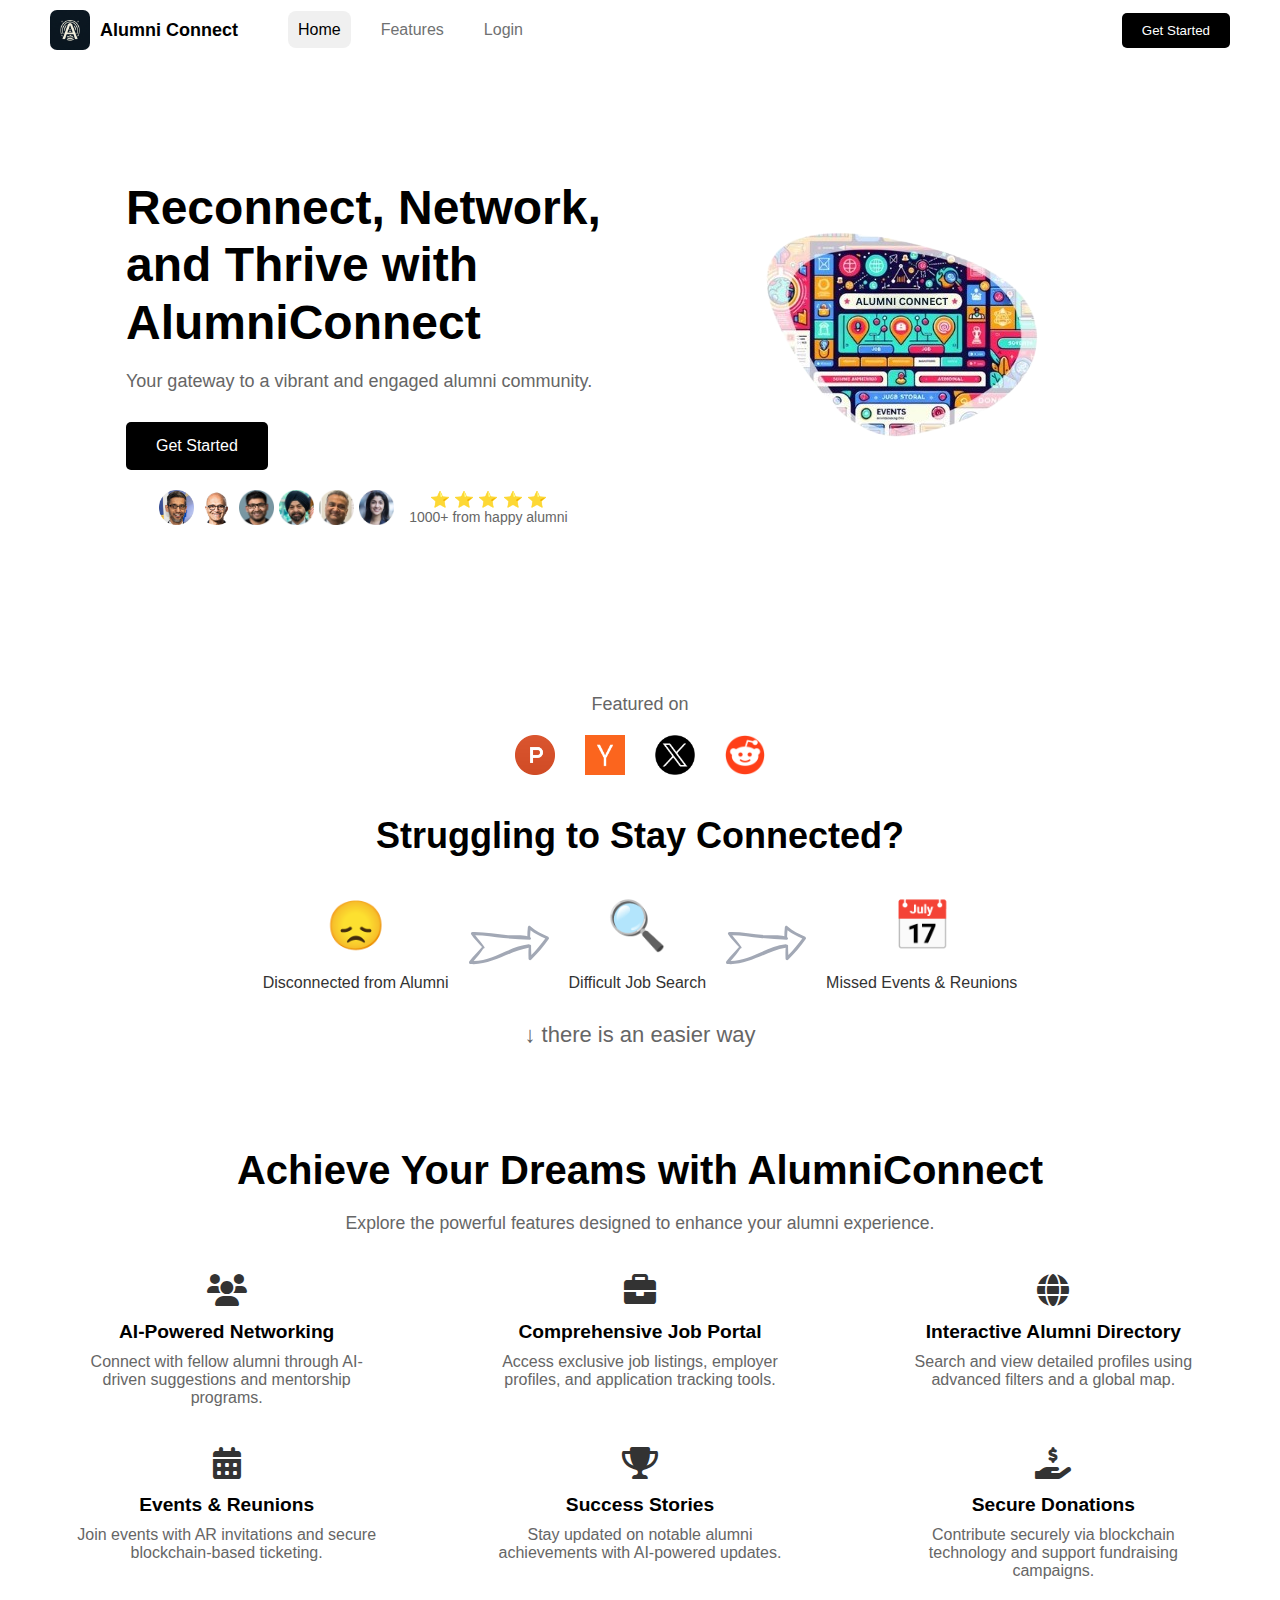
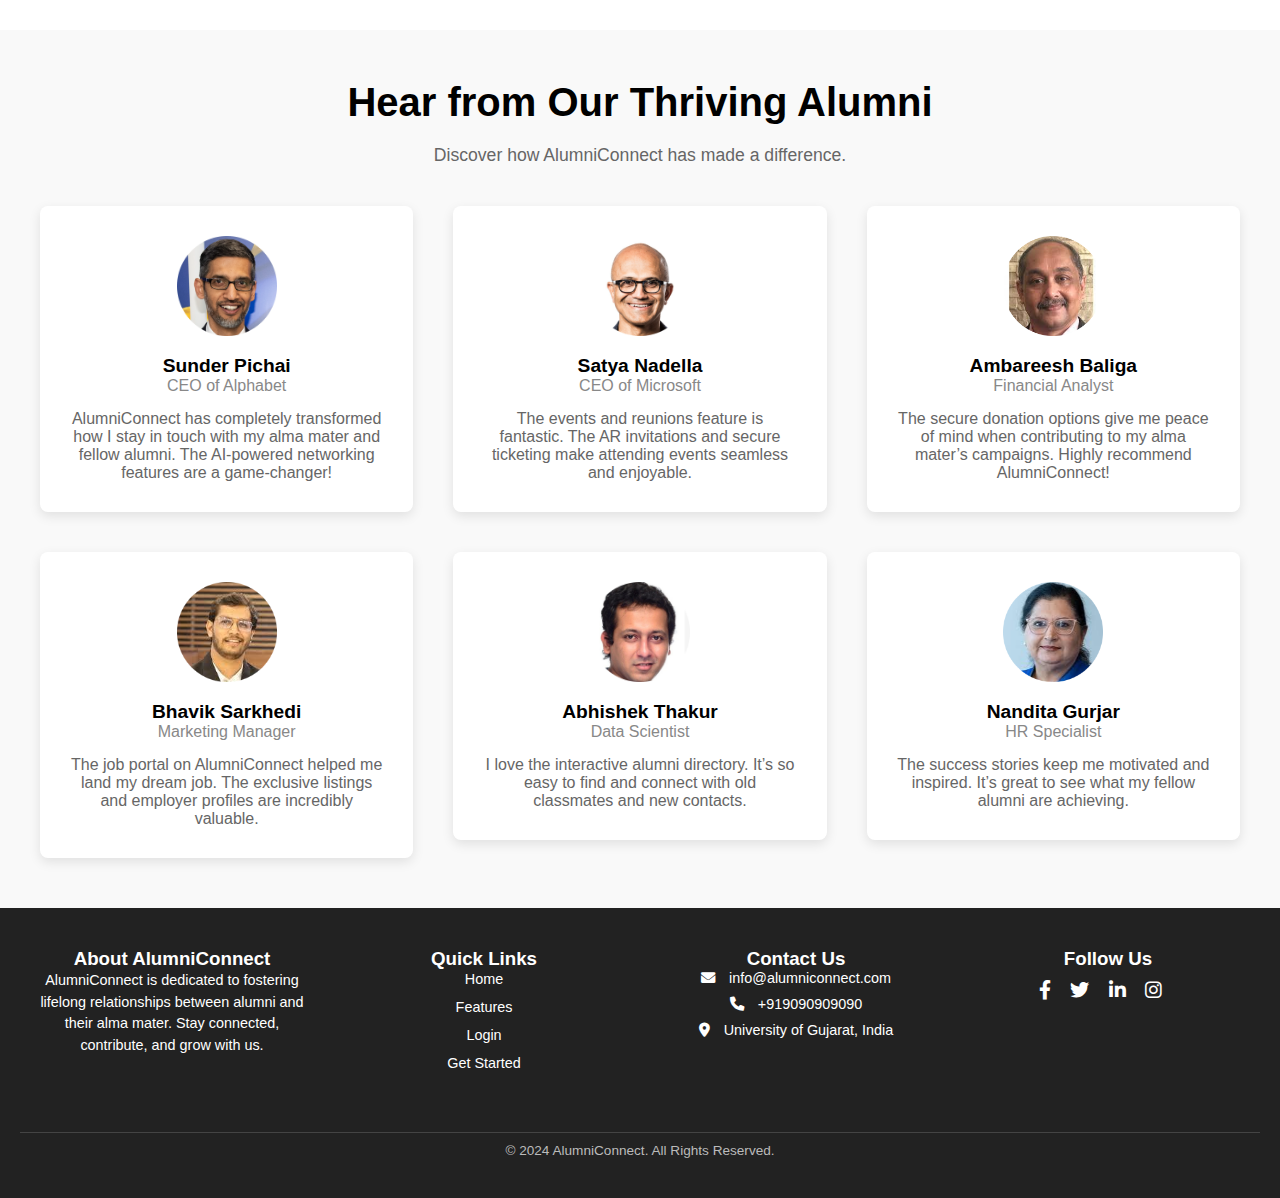
==== commit ee0a1efc: "updating pages" ====
--- a/index.html
+++ b/index.html
@@ -16,7 +16,7 @@
            <div class="left-side">
                 <div class="logo">
                     <img src="/images/Alumni-Association-Logo.png" alt="logo">
-                    <p>Alumni Association</p>
+                    <p>Alumni Connect</p>
                 </div>
                 <ul>
                     <li><a href="#" class="active" id="home-link">Home</a></li>             
@@ -50,7 +50,7 @@
                 <a href="#" class="link" style="float: right; text-decoration: underline;">Forgot password?</a>
                 <button type="submit">Sign in</button>
             </form>
-            <p>No account? <strong><a href="#" class="link">Sign up</a></strong></p>
+            <p>No account? <strong><a href="pages/register.html" class="link">Sign up</a></strong></p>
         </div>
     </div>
 
--- a/style/style.css
+++ b/style/style.css
@@ -27,7 +27,7 @@
 }
 .nav-container .left-side {
     display: flex;
-    justify-content: space-between;
+    justify-content: center;
     align-items: center;
 }
 
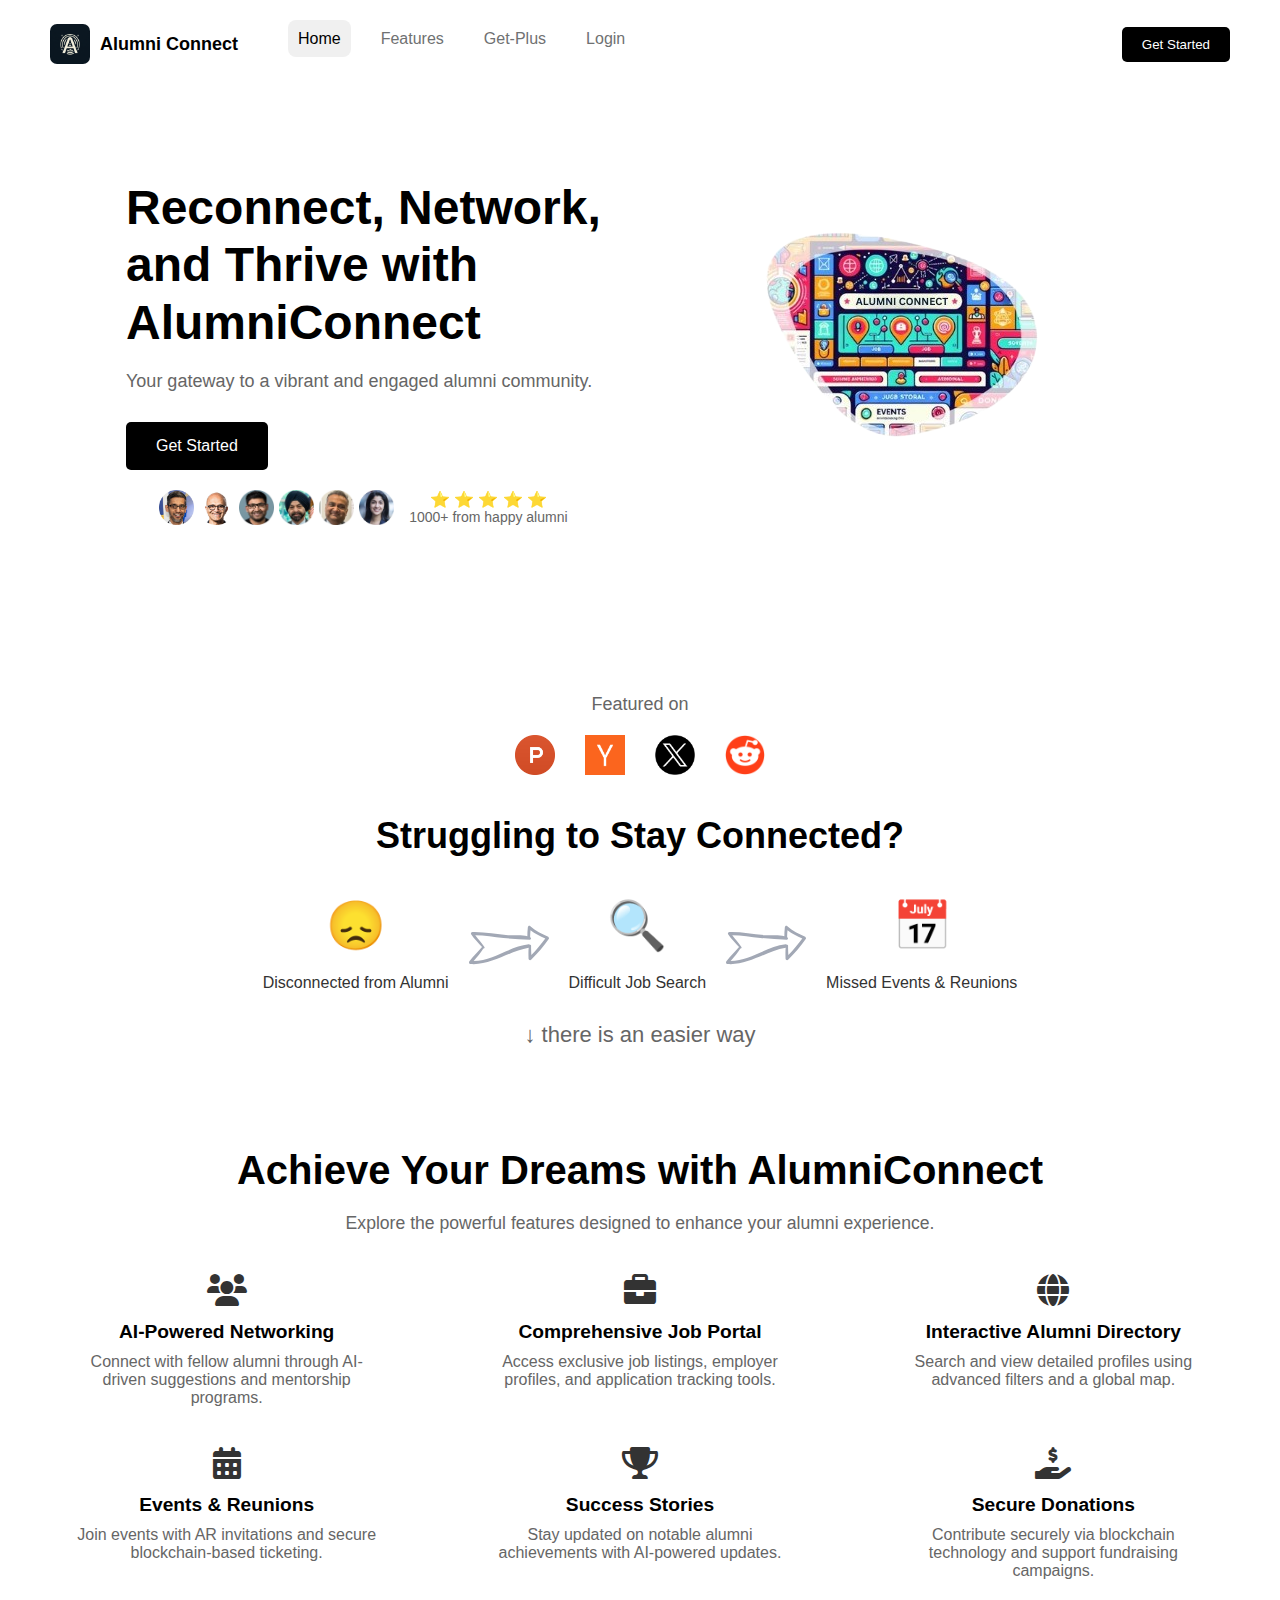
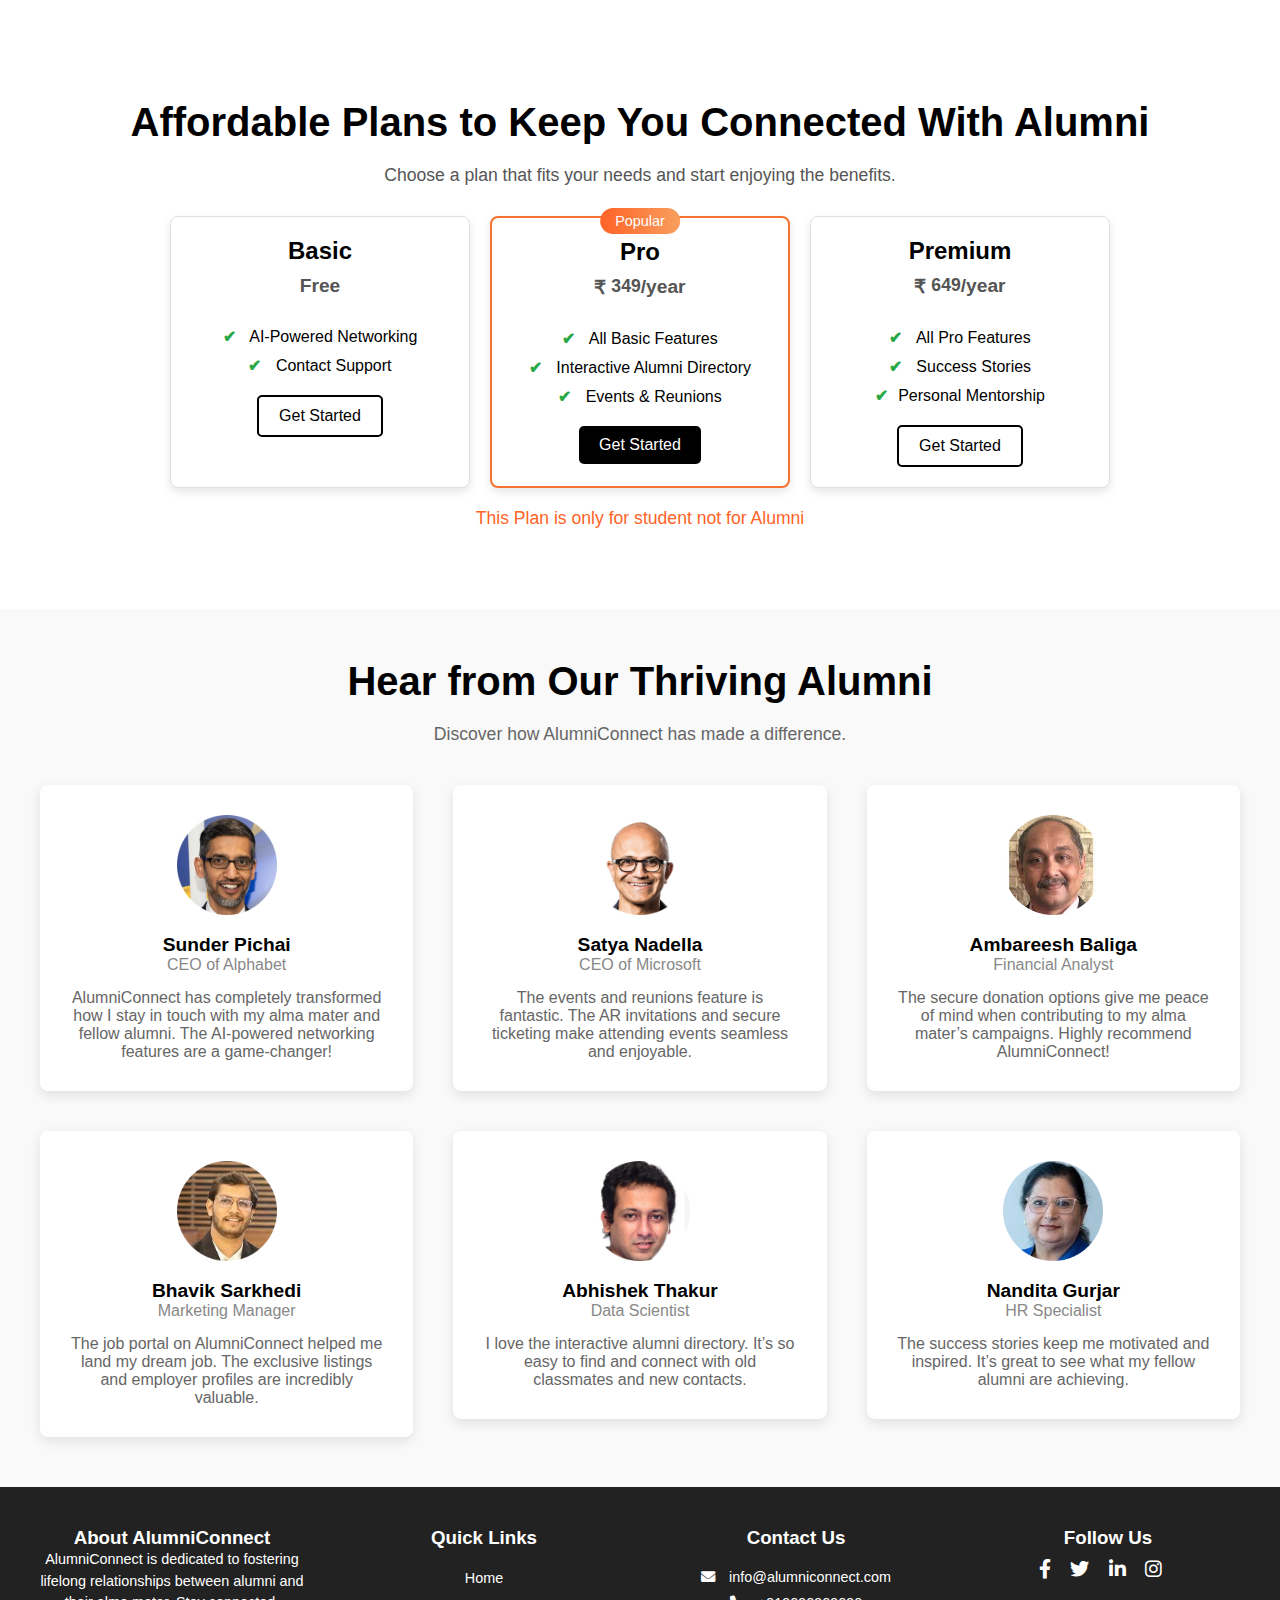
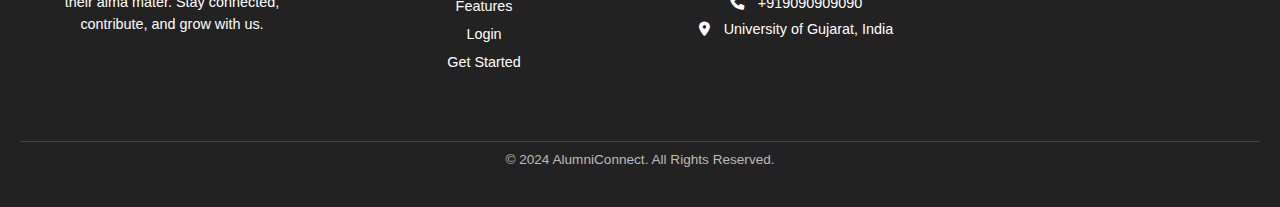
==== commit fabbddd3: "updating home page for Plus plan section" ====
--- a/index.html
+++ b/index.html
@@ -21,7 +21,7 @@
                 <ul>
                     <li><a href="#" class="active" id="home-link">Home</a></li>             
                     <li><a href="#features">Features</a></li>
-                    <!-- <li><a href="#about">About</a></li> -->
+                    <li><a href="#plus">Get-Plus</a></li>
                     <li><a href="#" id="login-button">Login</a></li>
                 </ul>
            </div>
@@ -180,6 +180,50 @@
         </div>
       </section>
 
+      <section class="pricing-section" id="plus">
+        <h1>Affordable Plans to Keep You Connected With Alumni</h1>
+        <p>Choose a plan that fits your needs and start enjoying the benefits.</p>
+
+        <div class="pricing-container">
+            <!-- Basic Plan -->
+            <div class="pricing-card">
+                <h2>Basic</h2>
+                <p class="price"><span><b>Free</b></span></p>
+                <ul>
+                    <li><span>✔</span> AI-Powered Networking</li>
+                    <li><span>✔</span> Contact Support</li>
+                </ul>
+                <a href="#" class="get-started-btn">Get Started</a>
+            </div>
+
+            <!-- Pro Plan -->
+            <div class="pricing-card popular">
+                <div class="popular-badge">Popular</div>
+                <h2>Pro</h2>
+                <p class="price"><span><b>₹</span> 349<span>/year</span></b></p>
+                <ul>
+                    <li><span>✔</span> All Basic Features</li>
+                    <li><span>✔</span> Interactive Alumni Directory</li>
+                    <li><span>✔</span> Events & Reunions</li>
+                </ul>
+                <a href="#" class="get-started-btn">Get Started</a>
+            </div>
+
+            <!-- Premium Plan -->
+            <div class="pricing-card">
+                <h2>Premium</h2>
+                <p class="price"><span><b>₹</span> 649<span>/year</span></b></p>
+                <ul>
+                    <li><span>✔</span> All Pro Features</li>
+                    <li><span>✔</span> Success Stories</li>
+                    <li><span>✔</span>Personal Mentorship</li>
+                </ul>
+                <a href="#" class="get-started-btn">Get Started</a>
+            </div>
+        </div>
+        <div class="note"><p>This Plan is only for student not for Alumni</p></div>
+    </section>
+
         <!-- Testimonials Section -->
   <section class="testimonials-section">
     <h1>Hear from Our Thriving Alumni</h1>
--- a/style/style.css
+++ b/style/style.css
@@ -769,4 +769,118 @@
     width: 80px;
     height: auto;
     border-radius: 8px;
+}
+
+
+
+.pricing-section h1 {
+  text-align: center;
+  font-size: 2.5rem;
+  margin: 20px 0;
+}
+
+.pricing-section p {
+  text-align: center;
+  font-size: 1.1rem;
+  margin-bottom: 30px;
+  color: #555;
+}
+
+.pricing-section {
+  padding: 50px 20px;
+  background-color: white;
+}
+
+.pricing-container {
+  display: flex;
+  justify-content: center;
+  gap: 20px;
+  flex-wrap: wrap;
+}
+
+.pricing-card {
+  background-color: #fff;
+  border: 1px solid #e1e1e1;
+  border-radius: 8px;
+  padding: 20px;
+  text-align: center;
+  width: 300px;
+  box-shadow: 0 4px 8px rgba(0, 0, 0, 0.1);
+  position: relative;
+}
+
+.pricing-card h2 {
+  font-size: 1.5rem;
+  margin-bottom: 10px;
+}
+
+.price {
+  font-size: 2.5rem;
+  margin: 10px 0;
+}
+
+.price span {
+  font-size: 1.2rem;
+  vertical-align: top;
+}
+
+ul {
+  list-style: none;
+  margin: 20px 0;
+}
+
+ul li {
+  font-size: 1rem;
+  margin-bottom: 10px;
+}
+
+ul li span {
+  color: #28a745;
+  font-weight: bold;
+  margin-right: 10px;
+}
+
+.get-started-btn {
+  display: inline-block;
+  background-color: #fff;
+  color: #000;
+  padding: 10px 20px;
+  border: 2px solid #000;
+  border-radius: 5px;
+  text-decoration: none;
+  transition: background-color 0.3s, color 0.3s;
+}
+
+.get-started-btn:hover {
+  background-color: #000;
+  color: #fff;
+  transition: .25;
+}
+
+.popular {
+  border: 2px solid rgb(246, 113, 47);
+}
+
+.popular .get-started-btn {
+  background-color: #000;
+  color: #fff;
+  border: none;
+}
+
+.popular-badge {
+  position: absolute;
+  top: -10px;
+  left: 50%;
+  transform: translateX(-50%);
+  background: linear-gradient(to right, #ff6326, #f89f5e);
+  color: #fff;
+  padding: 5px 15px;
+  border-radius: 20px;
+  font-size: 0.9rem;
+}
+
+.pricing-section .note p{
+  margin-top: 20px;
+  text-align: center;
+  color: #ff6326;
 }